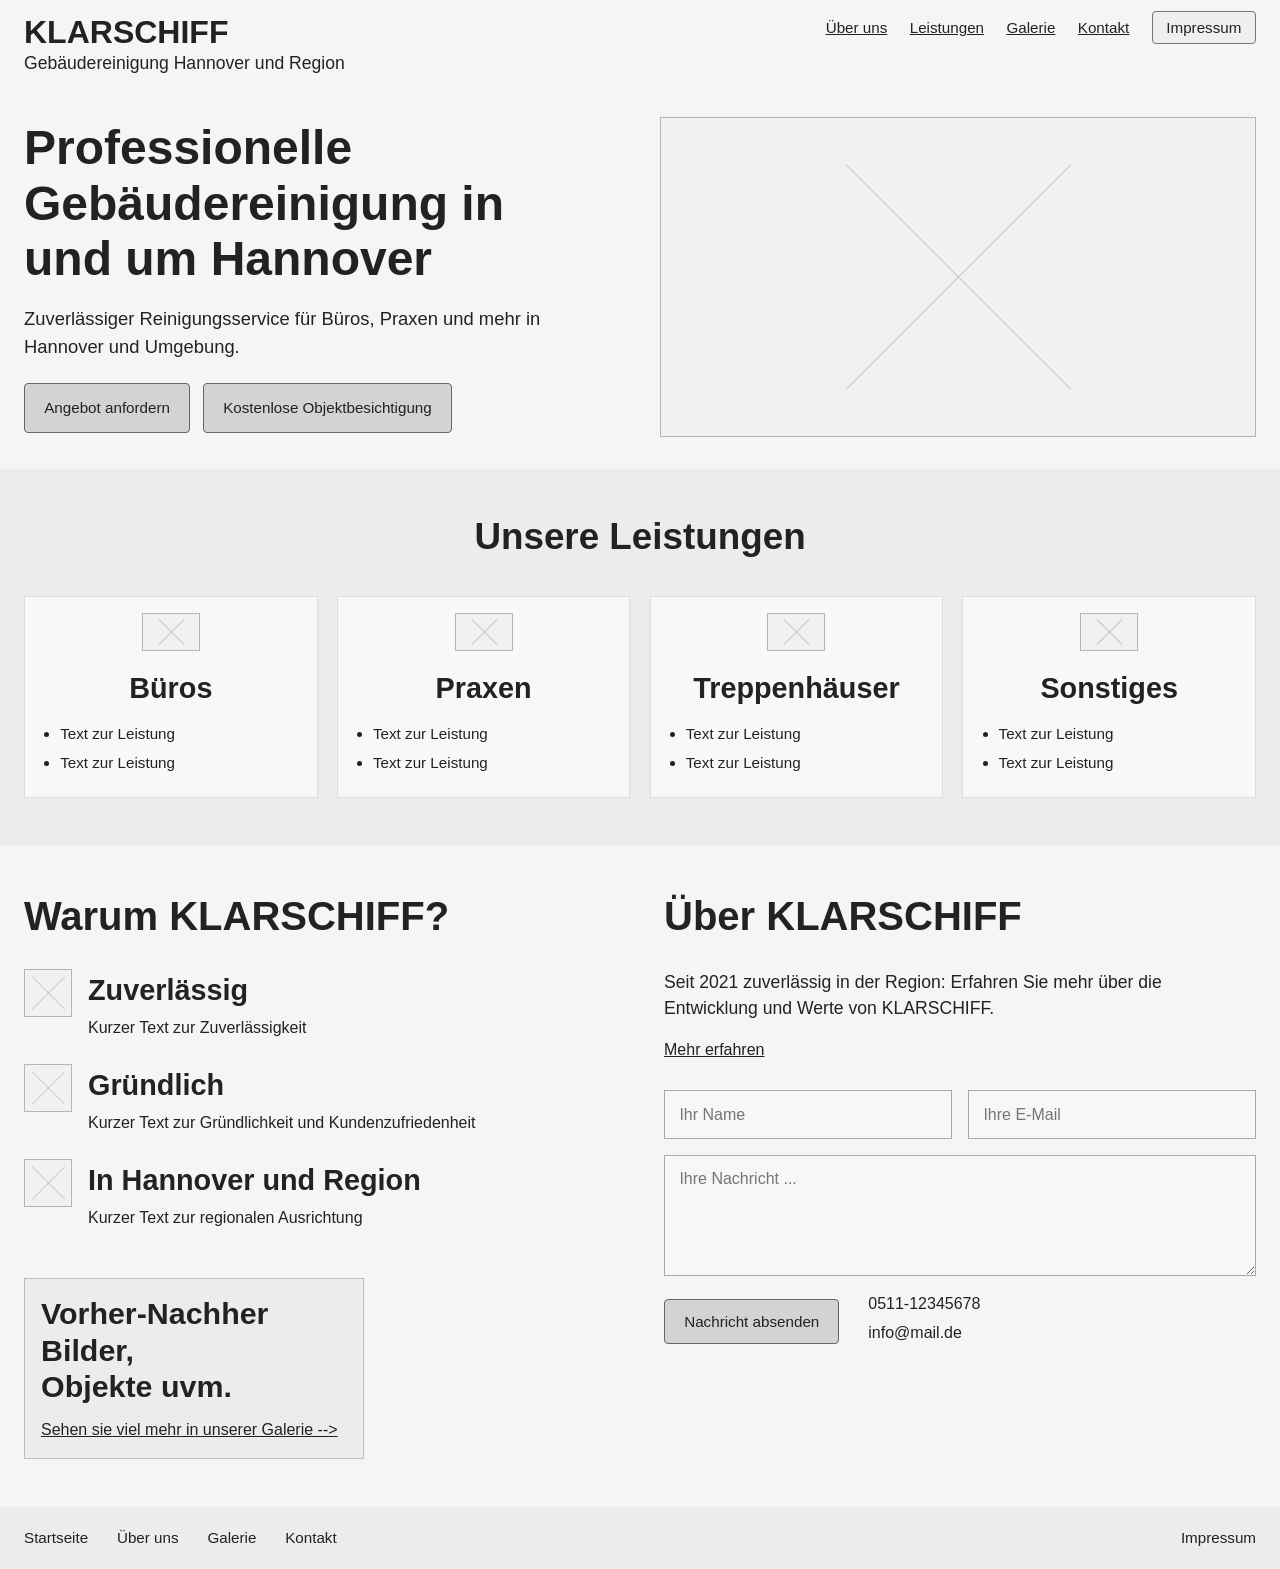
==== index.html @ 771aa9e0 "Startseite und Über-uns grundlegend umgesetzt" ====
<!DOCTYPE html>
<html lang="de">
<head>
  <meta charset="UTF-8">
  <meta name="viewport" content="width=device-width, initial-scale=1.0">
  <title>KLARSCHIFF Gebäudereinigung Hannover</title>
  <link rel="stylesheet" href="style.css">
</head>
<body>

  <!-- Header -->
  <header class="site-header">
    <div class="logo-block">
      <h1>KLARSCHIFF</h1>
      <p>Gebäudereinigung Hannover und Region</p>
    </div>

    <nav class="main-nav" aria-label="Hauptnavigation">
      <ul>
        <li><a href="#">Über uns</a></li>
        <li><a href="#">Leistungen</a></li>
        <li><a href="#">Galerie</a></li>
        <li><a href="#">Kontakt</a></li>
        <li><a href="#">Impressum</a></li>
      </ul>
    </nav>
  </header>

  <main>

    <!-- Hero-Bereich -->
    <section class="hero">
      <div class="hero-text">
        <h2>Professionelle Gebäudereinigung in und um Hannover</h2>
        <p>
          Zuverlässiger Reinigungsservice für Büros, Praxen und mehr in Hannover und Umgebung.
        </p>

        <div class="hero-buttons">
          <a href="#" class="btn">Angebot anfordern</a>
          <a href="#" class="btn">Kostenlose Objektbesichtigung</a>
        </div>
      </div>

      <div class="hero-image placeholder-box" aria-hidden="true"></div>
    </section>

    <!-- Leistungen -->
    <section class="services">
      <h2>Unsere Leistungen</h2>

      <div class="services-grid">
        <article class="service-card">
          <div class="placeholder-icon" aria-hidden="true"></div>
          <h3>Büros</h3>
          <ul>
            <li>Text zur Leistung</li>
            <li>Text zur Leistung</li>
          </ul>
        </article>

        <article class="service-card">
          <div class="placeholder-icon" aria-hidden="true"></div>
          <h3>Praxen</h3>
          <ul>
            <li>Text zur Leistung</li>
            <li>Text zur Leistung</li>
          </ul>
        </article>

        <article class="service-card">
          <div class="placeholder-icon" aria-hidden="true"></div>
          <h3>Treppenhäuser</h3>
          <ul>
            <li>Text zur Leistung</li>
            <li>Text zur Leistung</li>
          </ul>
        </article>

        <article class="service-card">
          <div class="placeholder-icon" aria-hidden="true"></div>
          <h3>Sonstiges</h3>
          <ul>
            <li>Text zur Leistung</li>
            <li>Text zur Leistung</li>
          </ul>
        </article>
      </div>
    </section>

    <!-- Unterer Inhaltsbereich -->
    <section class="content-section">
      <!-- Linke Spalte -->
      <div class="left-column">
        <section class="why-section">
          <h2>Warum KLARSCHIFF?</h2>

          <div class="why-item">
            <div class="small-placeholder" aria-hidden="true"></div>
            <div class="why-text">
              <h3>Zuverlässig</h3>
              <p>Kurzer Text zur Zuverlässigkeit</p>
            </div>
          </div>

          <div class="why-item">
            <div class="small-placeholder" aria-hidden="true"></div>
            <div class="why-text">
              <h3>Gründlich</h3>
              <p>Kurzer Text zur Gründlichkeit und Kundenzufriedenheit</p>
            </div>
          </div>

          <div class="why-item">
            <div class="small-placeholder" aria-hidden="true"></div>
            <div class="why-text">
              <h3>In Hannover und Region</h3>
              <p>Kurzer Text zur regionalen Ausrichtung</p>
            </div>
          </div>
        </section>

        <section class="gallery-teaser">
          <h3>Vorher-Nachher Bilder,<br>Objekte uvm.</h3>
          <a href="#">Sehen sie viel mehr in unserer Galerie --&gt;</a>
        </section>
      </div>

      <!-- Rechte Spalte -->
      <div class="right-column">
        <section class="about-preview">
          <h2>Über KLARSCHIFF</h2>
          <p>
            Seit 2021 zuverlässig in der Region: Erfahren Sie mehr über die Entwicklung
            und Werte von KLARSCHIFF.
          </p>
          <a href="#">Mehr erfahren</a>
        </section>

        <section class="contact-preview">
          <form action="#" method="post">
            <div class="form-row">
              <input type="text" name="name" placeholder="Ihr Name">
              <input type="email" name="email" placeholder="Ihre E-Mail">
            </div>

            <textarea name="message" rows="5" placeholder="Ihre Nachricht ..."></textarea>

            <div class="contact-bottom">
              <button type="submit" class="btn">Nachricht absenden</button>

              <div class="contact-data">
                <p>0511-12345678</p>
                <p>info@mail.de</p>
              </div>
            </div>
          </form>
        </section>
      </div>
    </section>

  </main>

  <!-- Footer -->
  <footer class="site-footer">
  <nav aria-label="Footer-Navigation" class="footer-nav">
    <ul class="footer-left">
      <li><a href="#">Startseite</a></li>
      <li><a href="#">Über uns</a></li>
      <li><a href="#">Galerie</a></li>
      <li><a href="#">Kontakt</a></li>
    </ul>

    <ul class="footer-right">
      <li><a href="#">Impressum</a></li>
    </ul>
  </nav>
</footer>

</body>
</html>
---- style.css ----
/* ===== Grundsetup ===== */
* {
  box-sizing: border-box;
  margin: 0;
  padding: 0;
}

body {
  background: #f5f5f5;
  color: #222;
  font-family: Arial, Helvetica, sans-serif;
  line-height: 1.5;
}

img {
  max-width: 100%;
  display: block;
}

a {
  color: inherit;
  text-decoration: none;
}

ul {
  padding-left: 1.2rem;
}

/* ===== Allgemeine Elemente ===== */
.btn {
  display: inline-block;
  padding: 0.8rem 1.2rem;
  border: 1px solid #666;
  background: #d3d3d3;
  color: #222;
  font-size: 0.95rem;
  border-radius: 4px;
  transition: 0.2s ease;
}

.btn:hover {
  background: #bdbdbd;
}

.placeholder-box,
.placeholder-icon,
.small-placeholder {
  border: 1px solid #b5b5b5;
  background: #f1f1f1;
  position: relative;
}

.placeholder-box::before,
.placeholder-box::after,
.placeholder-icon::before,
.placeholder-icon::after,
.small-placeholder::before,
.small-placeholder::after {
  content: "";
  position: absolute;
  background: #c7c7c7;
}

.placeholder-box::before,
.placeholder-icon::before,
.small-placeholder::before {
  width: 1px;
  height: 100%;
  left: 50%;
  top: 0;
  transform: rotate(45deg);
  transform-origin: center;
}

.placeholder-box::after,
.placeholder-icon::after,
.small-placeholder::after {
  width: 1px;
  height: 100%;
  left: 50%;
  top: 0;
  transform: rotate(-45deg);
  transform-origin: center;
}

.placeholder-icon {
  width: 58px;
  height: 38px;
  margin: 0 auto 1rem;
}

.small-placeholder {
  width: 48px;
  height: 48px;
  min-width: 48px;
}

/* ===== Header ===== */
.site-header {
  display: flex;
  justify-content: space-between;
  align-items: flex-start;
  padding: 1rem 1.5rem;
  background: #f5f5f5;
}

.logo-block h1 {
  font-size: 2rem;
  font-weight: 800;
  line-height: 1;
}

.logo-block p {
  font-size: 1.1rem;
  margin-top: 0.15rem;
}

.main-nav ul {
  display: flex;
  gap: 1.4rem;
  list-style: none;
  align-items: center;
}

.main-nav a {
  font-size: 0.95rem;
  text-decoration: underline;
}

.main-nav li:last-child a {
  border: 1px solid #777;
  padding: 0.45rem 0.85rem;
  border-radius: 4px;
  background: #efefef;
  text-decoration: none;
}

/* ===== Hero ===== */
.hero {
  display: grid;
  grid-template-columns: 1fr 1fr;
  gap: 2.5rem;
  align-items: center;
  padding: 1.5rem 1.5rem 2rem;
}

.hero-text h2 {
  font-size: 3rem;
  line-height: 1.15;
  margin-bottom: 1.2rem;
  max-width: 560px;
}

.hero-text p {
  font-size: 1.15rem;
  max-width: 520px;
  margin-bottom: 1.4rem;
}

.hero-buttons {
  display: flex;
  gap: 0.8rem;
  flex-wrap: wrap;
}

.hero-image {
  width: 100%;
  height: 320px;
}

/* ===== Leistungen ===== */
.services {
  background: #ececec;
  padding: 2.5rem 1.5rem 3rem;
}

.services h2 {
  text-align: center;
  font-size: 2.3rem;
  margin-bottom: 2rem;
}

.services-grid {
  display: grid;
  grid-template-columns: repeat(4, 1fr);
  gap: 1.2rem;
}

.service-card {
  background: #f8f8f8;
  border: 1px solid #ddd;
  padding: 1rem;
  text-align: center;
}

.service-card h3 {
  font-size: 1.8rem;
  margin-bottom: 0.8rem;
}

.service-card ul {
  text-align: left;
  margin-top: 0.5rem;
}

.service-card li {
  margin-bottom: 0.4rem;
  font-size: 0.95rem;
}

/* ===== Unterer Inhaltsbereich ===== */
.content-section {
  display: grid;
  grid-template-columns: 1fr 1fr;
  gap: 3rem;
  padding: 2.5rem 1.5rem 3rem;
}

.left-column,
.right-column {
  display: flex;
  flex-direction: column;
}

.why-section h2,
.about-preview h2 {
  font-size: 2.5rem;
  margin-bottom: 1.4rem;
}

.why-item {
  display: flex;
  align-items: flex-start;
  gap: 1rem;
  margin-bottom: 1.5rem;
}

.why-text h3 {
  font-size: 1.8rem;
  margin-bottom: 0.25rem;
}

.why-text p {
  font-size: 1rem;
}

.gallery-teaser {
  margin-top: 1.5rem;
  background: #ececec;
  border: 1px solid #bdbdbd;
  padding: 1rem;
  max-width: 340px;
}

.gallery-teaser h3 {
  font-size: 1.9rem;
  line-height: 1.2;
  margin-bottom: 0.8rem;
}

.gallery-teaser a {
  text-decoration: underline;
  font-size: 1rem;
}

.about-preview {
  margin-bottom: 1.8rem;
}

.about-preview p {
  font-size: 1.1rem;
  max-width: 520px;
  margin-bottom: 1rem;
}

.about-preview a {
  text-decoration: underline;
  font-size: 1rem;
}

/* ===== Kontaktbereich rechts ===== */
.contact-preview form {
  display: flex;
  flex-direction: column;
  gap: 1rem;
}

.form-row {
  display: grid;
  grid-template-columns: 1fr 1fr;
  gap: 1rem;
}

input,
textarea {
  width: 100%;
  border: 1px solid #aaa;
  background: #f7f7f7;
  padding: 0.9rem;
  font-size: 1rem;
  font-family: inherit;
}

textarea {
  min-height: 120px;
  resize: vertical;
}

.contact-bottom {
  display: flex;
  align-items: center;
  gap: 1.8rem;
  flex-wrap: wrap;
}

.contact-data p {
  font-size: 1rem;
  margin-bottom: 0.35rem;
}

/* ===== Footer ===== */
.site-footer {
  padding: 1.2rem 1.5rem;
  background: #ececec;
}

.footer-nav {
  display: flex;
  justify-content: space-between;
  align-items: center;
  gap: 2rem;
  flex-wrap: wrap;
}

.footer-left,
.footer-right {
  display: flex;
  gap: 1.8rem;
  list-style: none;
  padding-left: 0;
  align-items: center;
}

.site-footer a {
  font-size: 0.95rem;
}

/* ===== Gemeinsamer Inhaltscontainer ===== */
.content-container {
  max-width: 1100px;
  margin: 0 auto;
  padding: 0 1.5rem 3rem;
}

/* ===== Über-uns-Seite ===== */
.page-hero {
  padding: 2rem 0 1.5rem;
}

.page-hero-text h2 {
  font-size: 3rem;
  line-height: 1.15;
  margin-bottom: 0.8rem;
}

.page-hero-text p {
  font-size: 1.15rem;
  max-width: 700px;
}

.about-content {
  padding: 0.5rem 0 1rem;
}

.about-block {
  max-width: 980px;
}

.about-block h3 {
  font-size: 2rem;
  margin-bottom: 1rem;
}

.about-block p {
  font-size: 1.05rem;
  margin-bottom: 1.2rem;
  line-height: 1.7;
}

/* ===== Zeitleiste ===== */
.timeline-section {
  padding: 2rem 0 1rem;
}

.timeline-section h3 {
  font-size: 2rem;
  margin-bottom: 0.6rem;
}

.timeline-intro {
  margin-bottom: 1.5rem;
  max-width: 850px;
  color: #444;
}

.timeline-nav {
  display: flex;
  gap: 0.75rem;
  flex-wrap: wrap;
  margin-bottom: 1.4rem;
}

.timeline-btn {
  padding: 0.75rem 1.15rem;
  border: 1px solid #b8b8b8;
  background: #f3f3f3;
  color: #222;
  cursor: pointer;
  font-size: 0.95rem;
  border-radius: 999px;
  transition: all 0.2s ease;
}

.timeline-btn:hover {
  background: #e3e3e3;
  border-color: #999;
}

.timeline-btn.active {
  background: #222;
  color: #fff;
  border-color: #222;
}

.timeline-content {
  background: #ececec;
  border: 1px solid #d8d8d8;
  border-radius: 10px;
  padding: 1.5rem;
  min-height: 170px;
}

.timeline-panel {
  display: none;
}

.timeline-panel.active {
  display: block;
}

.timeline-panel h4 {
  font-size: 1.4rem;
  margin-bottom: 0.7rem;
}

.timeline-panel p {
  font-size: 1rem;
  line-height: 1.7;
  max-width: 850px;
}

/* ===== Responsive ===== */
@media (max-width: 1100px) {
  .services-grid {
    grid-template-columns: repeat(2, 1fr);
  }
}

@media (max-width: 900px) {
  .hero,
  .content-section {
    grid-template-columns: 1fr;
  }

  .hero-text h2,
  .page-hero-text h2 {
    font-size: 2.4rem;
  }

  .hero-image {
    height: 260px;
  }

  .main-nav ul {
    flex-wrap: wrap;
    justify-content: flex-end;
  }

  .gallery-teaser {
    max-width: 100%;
  }
}

@media (max-width: 650px) {
  .site-header {
    flex-direction: column;
    gap: 1rem;
  }

  .main-nav ul {
    justify-content: flex-start;
    gap: 1rem;
  }

  .services-grid {
    grid-template-columns: 1fr;
  }

  .form-row {
    grid-template-columns: 1fr;
  }

  .hero-text h2,
  .services h2,
  .why-section h2,
  .about-preview h2,
  .about-block h3,
  .timeline-section h3,
  .page-hero-text h2 {
    font-size: 2rem;
  }

  .footer-nav {
    flex-direction: column;
    align-items: flex-start;
  }

  .footer-left,
  .footer-right {
    gap: 1rem;
  }

  .content-container {
    padding: 0 1rem 2.5rem;
  }

  .timeline-btn {
    width: auto;
  }
}
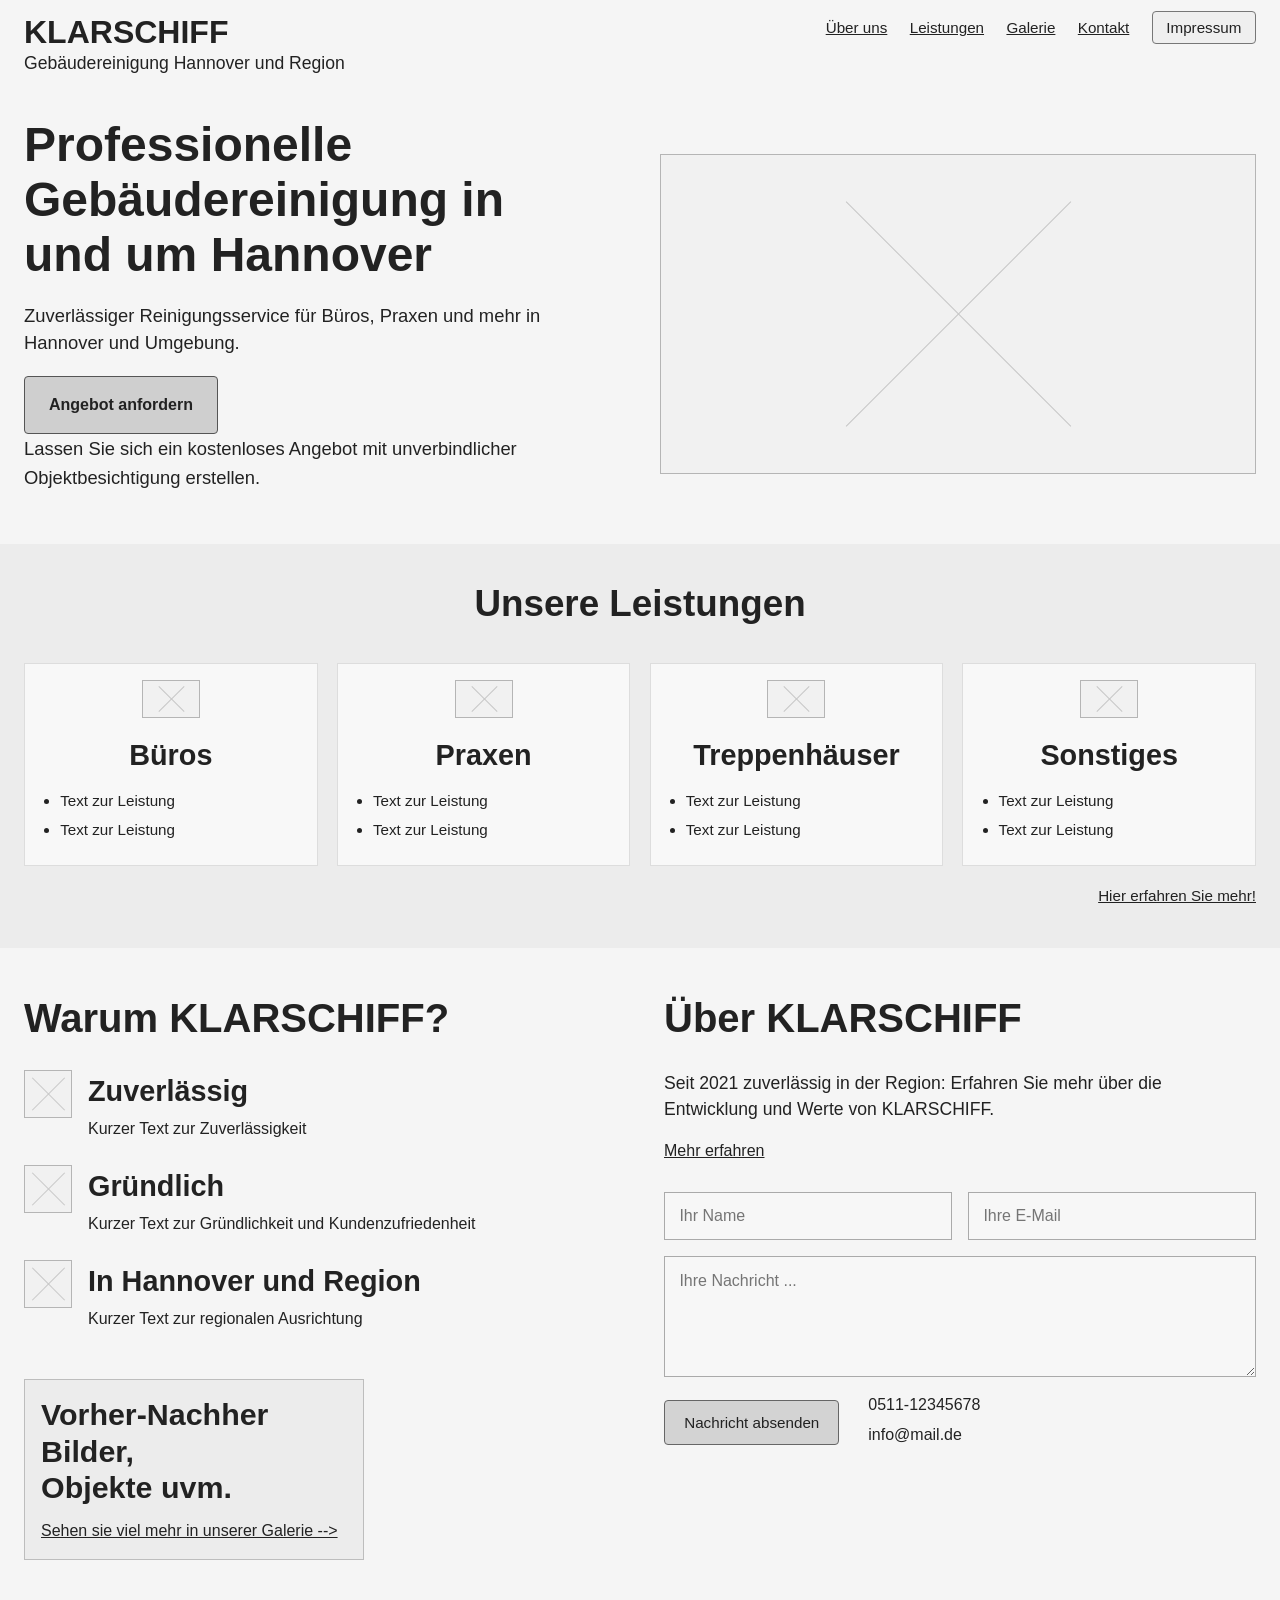
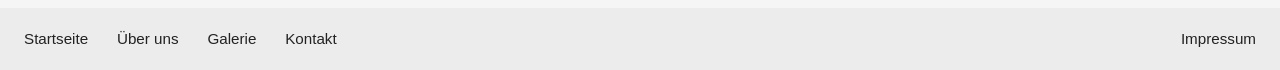
==== commit 064ec567: "Hero-Bereich verbessert" ====
--- a/index.html
+++ b/index.html
@@ -11,16 +11,16 @@
   <!-- Header -->
   <header class="site-header">
     <div class="logo-block">
-      <h1>KLARSCHIFF</h1>
+      <h1><a href="index.html">KLARSCHIFF</a></h1>
       <p>Gebäudereinigung Hannover und Region</p>
     </div>
 
     <nav class="main-nav" aria-label="Hauptnavigation">
       <ul>
-        <li><a href="#">Über uns</a></li>
-        <li><a href="#">Leistungen</a></li>
-        <li><a href="#">Galerie</a></li>
-        <li><a href="#">Kontakt</a></li>
+        <li><a href="ueber-uns.html">Über uns</a></li>
+        <li><a href="leistungen.html">Leistungen</a></li>
+        <li><a href="galerie.html">Galerie</a></li>
+        <li><a href="kontakt.html">Kontakt</a></li>
         <li><a href="#">Impressum</a></li>
       </ul>
     </nav>
@@ -30,20 +30,23 @@
 
     <!-- Hero-Bereich -->
     <section class="hero">
-      <div class="hero-text">
-        <h2>Professionelle Gebäudereinigung in und um Hannover</h2>
-        <p>
-          Zuverlässiger Reinigungsservice für Büros, Praxen und mehr in Hannover und Umgebung.
-        </p>
+  <div class="hero-text">
+    <h2>Professionelle Gebäudereinigung in und um Hannover</h2>
+    <p>
+      Zuverlässiger Reinigungsservice für Büros, Praxen und mehr in Hannover und Umgebung.
+    </p>
 
-        <div class="hero-buttons">
-          <a href="#" class="btn">Angebot anfordern</a>
-          <a href="#" class="btn">Kostenlose Objektbesichtigung</a>
-        </div>
-      </div>
+    <div class="hero-buttons">
+      <a href="kontakt.html" class="btn hero-btn">Angebot anfordern</a>
+    </div>
 
-      <div class="hero-image placeholder-box" aria-hidden="true"></div>
-    </section>
+    <p class="hero-note">
+      Lassen Sie sich ein kostenloses Angebot mit unverbindlicher Objektbesichtigung erstellen.
+    </p>
+  </div>
+
+  <div class="hero-image placeholder-box" aria-hidden="true"></div>
+</section>
 
     <!-- Leistungen -->
     <section class="services">
@@ -85,6 +88,10 @@
             <li>Text zur Leistung</li>
           </ul>
         </article>
+      </div>
+
+      <div class="services-link-wrapper">
+        <a href="leistungen.html" class="services-more-link">Hier erfahren Sie mehr!</a>
       </div>
     </section>
 
@@ -165,10 +172,10 @@
   <footer class="site-footer">
   <nav aria-label="Footer-Navigation" class="footer-nav">
     <ul class="footer-left">
-      <li><a href="#">Startseite</a></li>
-      <li><a href="#">Über uns</a></li>
-      <li><a href="#">Galerie</a></li>
-      <li><a href="#">Kontakt</a></li>
+      <li><a href="index.html">Startseite</a></li>
+      <li><a href="ueber-uns.html">Über uns</a></li>
+      <li><a href="galerie.html">Galerie</a></li>
+      <li><a href="kontakt.html">Kontakt</a></li>
     </ul>
 
     <ul class="footer-right">
--- a/style.css
+++ b/style.css
@@ -154,13 +154,22 @@
 .hero-text p {
   font-size: 1.15rem;
   max-width: 520px;
-  margin-bottom: 1.4rem;
-}
-
-.hero-buttons {
-  display: flex;
-  gap: 0.8rem;
-  flex-wrap: wrap;
+  margin-bottom: 1.2rem;
+}
+
+.hero-btn {
+  padding: 1rem 1.5rem;
+  font-size: 1rem;
+  font-weight: 600;
+  background: #cfcfcf;
+  border: 1px solid #555;
+}
+
+.hero-note {
+  max-width: 430px;
+  font-size: 0.95rem;
+  line-height: 1.6;
+  margin: 0;
 }
 
 .hero-image {
@@ -171,7 +180,24 @@
 /* ===== Leistungen ===== */
 .services {
   background: #ececec;
-  padding: 2.5rem 1.5rem 3rem;
+  padding: 2rem 1.5rem 2.5rem;
+}
+
+.services h2 {
+  text-align: center;
+  font-size: 2.3rem;
+  margin-bottom: 1.6rem;
+}
+
+.services-link-wrapper {
+  display: flex;
+  justify-content: flex-end;
+  margin-top: 1.2rem;
+}
+
+.services-more-link {
+  font-size: 0.95rem;
+  text-decoration: underline;
 }
 
 .services h2 {
@@ -537,4 +563,365 @@
   .timeline-btn {
     width: auto;
   }
+}
+
+/* ===== Galerie-Seite ===== */
+.gallery-section {
+  padding: 1rem 0 2.5rem;
+}
+
+.gallery-section h3,
+.gallery-cta h3 {
+  font-size: 2rem;
+  margin-bottom: 0.8rem;
+}
+
+.gallery-intro,
+.gallery-cta p {
+  max-width: 850px;
+  margin-bottom: 1.5rem;
+  font-size: 1.05rem;
+  line-height: 1.7;
+}
+
+.gallery-grid {
+  display: grid;
+  grid-template-columns: repeat(3, 1fr);
+  gap: 1.5rem;
+}
+
+.gallery-card {
+  background: #ececec;
+  border: 1px solid #d8d8d8;
+  border-radius: 10px;
+  overflow: hidden;
+}
+
+.gallery-card img {
+  width: 100%;
+  height: 230px;
+  object-fit: cover;
+}
+
+.gallery-card-text {
+  padding: 1rem;
+}
+
+.gallery-card-text h4 {
+  font-size: 1.3rem;
+  margin-bottom: 0.5rem;
+}
+
+.gallery-card-text p {
+  font-size: 0.98rem;
+  line-height: 1.6;
+}
+
+.gallery-cta {
+  background: #ececec;
+  border: 1px solid #d8d8d8;
+  border-radius: 10px;
+  padding: 1.5rem;
+  margin-bottom: 2rem;
+}
+
+@media (max-width: 900px) {
+  .gallery-grid {
+    grid-template-columns: 1fr 1fr;
+  }
+}
+
+@media (max-width: 650px) {
+  .gallery-grid {
+    grid-template-columns: 1fr;
+  }
+
+  .gallery-section h3,
+  .gallery-cta h3 {
+    font-size: 2rem;
+  }
+}
+
+/* ===== Lightbox ===== */
+.lightbox {
+  display: none;
+  position: fixed;
+  inset: 0;
+  background: rgba(0, 0, 0, 0.82);
+  z-index: 9999;
+  justify-content: center;
+  align-items: center;
+  padding: 2rem;
+}
+
+.lightbox.active {
+  display: flex;
+}
+
+.lightbox-content {
+  max-width: 90%;
+  max-height: 85vh;
+  border-radius: 10px;
+  box-shadow: 0 0 24px rgba(0, 0, 0, 0.35);
+  background: #fff;
+}
+
+.lightbox-close {
+  position: absolute;
+  top: 1.2rem;
+  right: 1.8rem;
+  font-size: 2.8rem;
+  color: #fff;
+  cursor: pointer;
+  line-height: 1;
+}
+
+.lightbox-nav {
+  position: absolute;
+  top: 50%;
+  transform: translateY(-50%);
+  background: rgba(0, 0, 0, 0.45);
+  border: 2px solid rgba(255, 255, 255, 0.55);
+  color: #fff;
+  font-size: 2.8rem;
+  font-weight: bold;
+  width: 68px;
+  height: 68px;
+  border-radius: 50%;
+  cursor: pointer;
+  z-index: 10001;
+  display: flex;
+  align-items: center;
+  justify-content: center;
+  transition: 0.2s ease;
+}
+
+.lightbox-nav:hover {
+  background: rgba(0, 0, 0, 0.65);
+  transform: translateY(-50%) scale(1.05);
+}
+
+.lightbox-prev {
+  left: 2rem;
+}
+
+.lightbox-next {
+  right: 2rem;
+}
+
+.lightbox-image {
+  cursor: pointer;
+  transition: transform 0.2s ease;
+}
+
+.lightbox-image:hover {
+  transform: scale(1.01);
+}
+
+/* ===== Kontakt-Seite ===== */
+.contact-page {
+  display: grid;
+  grid-template-columns: 1fr 1.3fr;
+  gap: 2rem;
+  padding: 1rem 0 2.5rem;
+}
+
+.contact-info-box,
+.contact-form-box,
+.map-section {
+  background: #ececec;
+  border: 1px solid #d8d8d8;
+  border-radius: 10px;
+  padding: 1.5rem;
+}
+
+.contact-info-box h3,
+.contact-form-box h3,
+.map-section h3 {
+  font-size: 2rem;
+  margin-bottom: 1rem;
+}
+
+.contact-info-list {
+  display: flex;
+  flex-direction: column;
+  gap: 1.2rem;
+}
+
+.contact-info-item h4 {
+  font-size: 1.15rem;
+  margin-bottom: 0.35rem;
+}
+
+.contact-info-item p {
+  line-height: 1.6;
+}
+
+.contact-form-large {
+  display: flex;
+  flex-direction: column;
+  gap: 1rem;
+}
+
+.contact-form-large textarea {
+  min-height: 240px;
+  resize: vertical;
+}
+
+.map-section {
+  margin-bottom: 2rem;
+}
+
+.map-intro {
+  margin-bottom: 1rem;
+  max-width: 800px;
+  line-height: 1.6;
+}
+
+.map-wrapper {
+  overflow: hidden;
+  border-radius: 10px;
+}
+
+@media (max-width: 900px) {
+  .contact-page {
+    grid-template-columns: 1fr;
+  }
+}
+
+@media (max-width: 650px) {
+  .contact-info-box h3,
+  .contact-form-box h3,
+  .map-section h3 {
+    font-size: 2rem;
+  }
+}
+
+/* ===== Erfolgs-Popup ===== */
+.success-popup {
+  display: none;
+  position: fixed;
+  inset: 0;
+  background: rgba(0, 0, 0, 0.45);
+  z-index: 10000;
+  justify-content: center;
+  align-items: center;
+  padding: 1.5rem;
+}
+
+.success-popup.active {
+  display: flex;
+}
+
+.success-popup-box {
+  background: #f5f5f5;
+  border: 1px solid #cfcfcf;
+  border-radius: 10px;
+  padding: 2rem;
+  max-width: 520px;
+  width: 100%;
+  text-align: center;
+  box-shadow: 0 0 24px rgba(0, 0, 0, 0.18);
+}
+
+.success-popup-box p {
+  font-size: 1.05rem;
+  line-height: 1.7;
+  margin-bottom: 1.2rem;
+}
+
+.popup-close-btn {
+  min-width: 160px;
+}
+
+/* ===== Formular-Validierung / E-Mail-Hinweis ===== */
+.input-group {
+  display: flex;
+  flex-direction: column;
+}
+
+.error-message {
+  display: none;
+  margin-top: 0.35rem;
+  font-size: 0.9rem;
+  color: #c62828;
+}
+
+input[type="email"]:invalid:focus,
+input[type="email"]:invalid:not(:placeholder-shown) {
+  border: 1px solid #c62828;
+  background: #fff5f5;
+}
+
+input[type="email"]:invalid:focus + .error-message,
+input[type="email"]:invalid:not(:placeholder-shown) + .error-message {
+  display: block;
+}
+
+/* ===== Leistungen-Seite ===== */
+.services-page-section {
+  padding: 1rem 0 2.5rem;
+}
+
+.services-page-section h3,
+.values-section h3,
+.services-cta h3 {
+  font-size: 2rem;
+  margin-bottom: 0.8rem;
+}
+
+.services-page-intro,
+.services-cta p {
+  max-width: 850px;
+  margin-bottom: 1.5rem;
+  font-size: 1.05rem;
+  line-height: 1.7;
+}
+
+.services-page-grid {
+  display: grid;
+  grid-template-columns: repeat(2, 1fr);
+  gap: 1.5rem;
+}
+
+.service-detail-card {
+  background: #ececec;
+  border: 1px solid #d8d8d8;
+  border-radius: 10px;
+  padding: 1.5rem;
+}
+
+.service-detail-card h4 {
+  font-size: 1.4rem;
+  margin-bottom: 0.75rem;
+}
+
+.service-detail-card p {
+  font-size: 1rem;
+  line-height: 1.7;
+}
+
+.values-section {
+  padding: 0 0 2.5rem;
+}
+
+.values-grid {
+  display: grid;
+  grid-template-columns: repeat(2, 1fr);
+  gap: 1.5rem;
+}
+
+.services-cta {
+  background: #ececec;
+  border: 1px solid #d8d8d8;
+  border-radius: 10px;
+  padding: 1.5rem;
+  margin-bottom: 2rem;
+}
+
+@media (max-width: 900px) {
+  .services-page-grid,
+  .values-grid {
+    grid-template-columns: 1fr;
+  }
 }
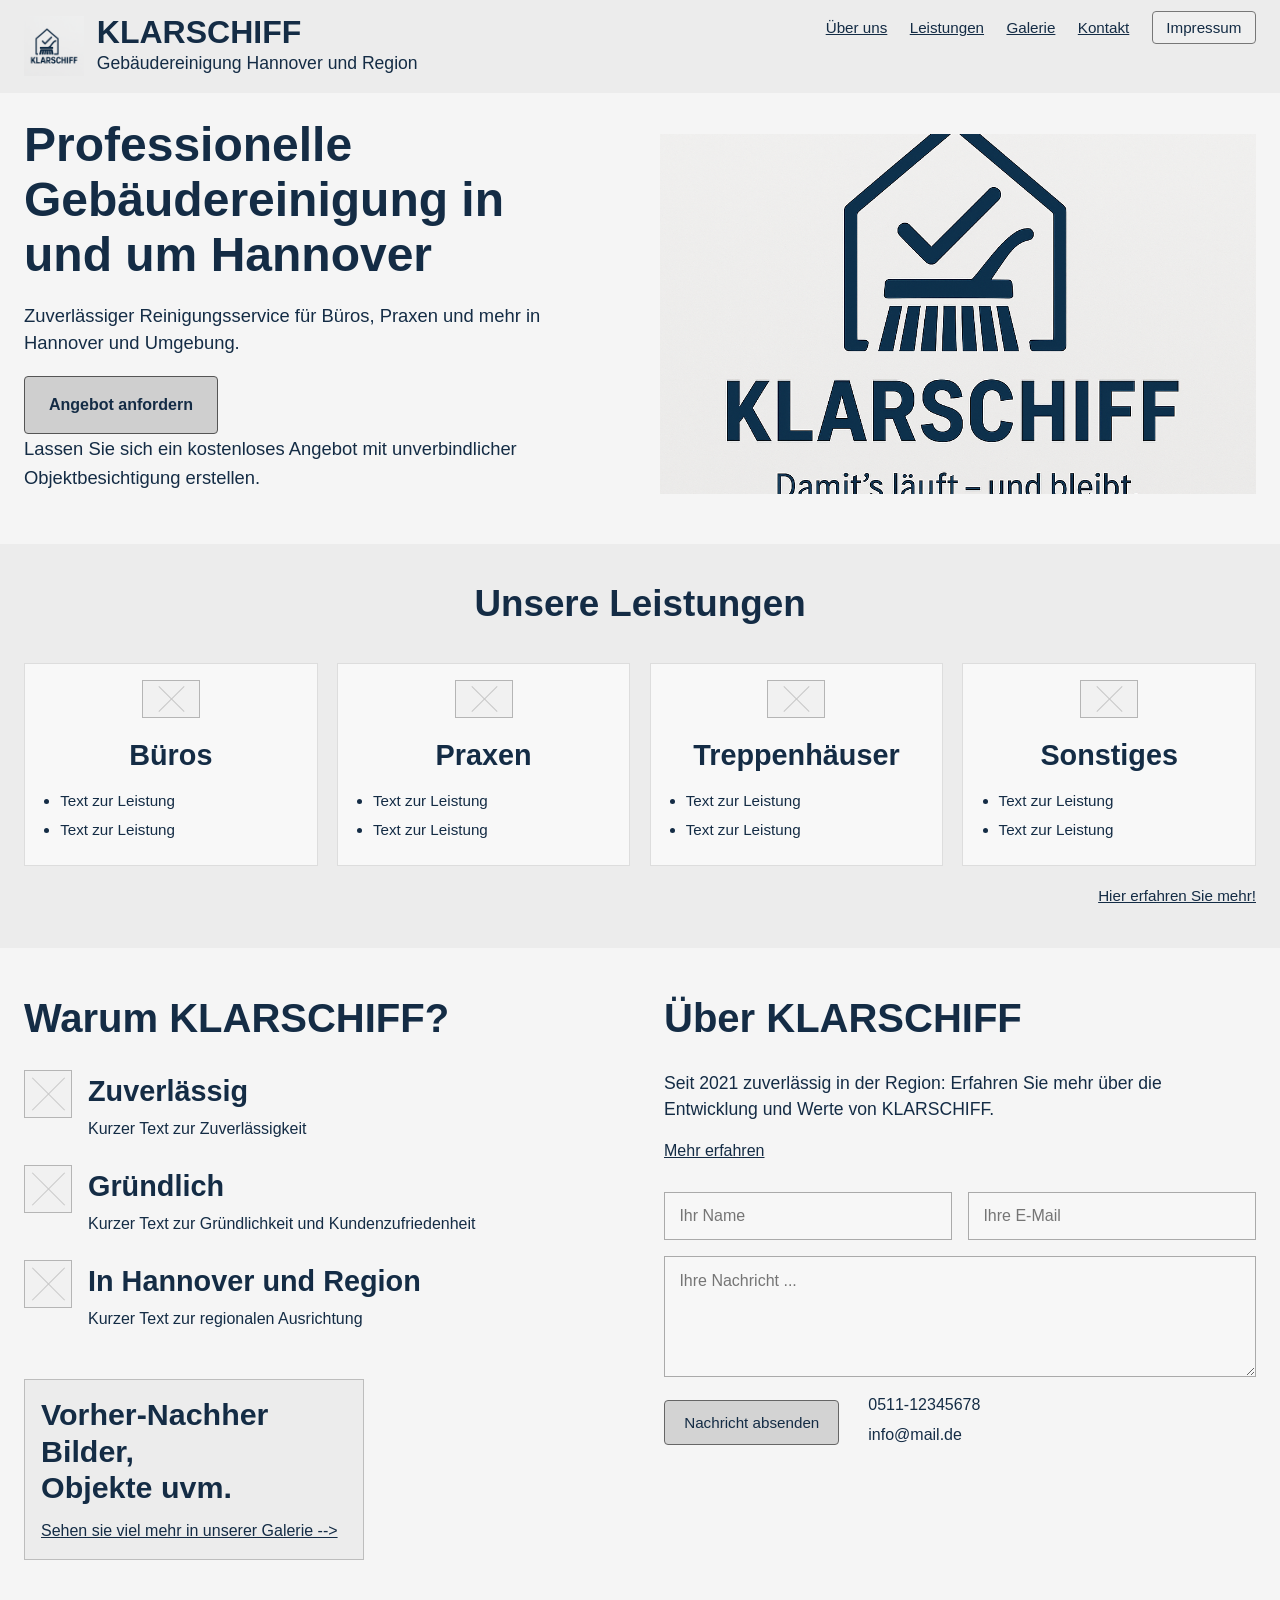
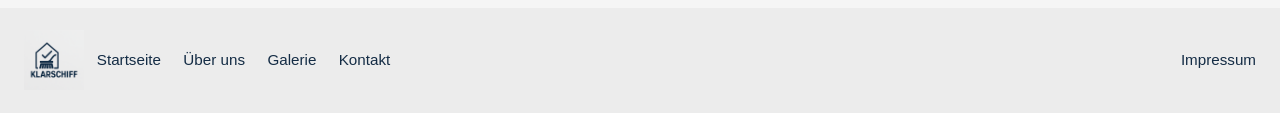
==== commit 51a93010: "header und footer Logo eingebaut, Microsite Farbdesign nach Logo angepasst" ====
--- a/index.html
+++ b/index.html
@@ -9,22 +9,27 @@
 <body>
 
   <!-- Header -->
-  <header class="site-header">
-    <div class="logo-block">
-      <h1><a href="index.html">KLARSCHIFF</a></h1>
+<header class="site-header">
+  <div class="logo-block">
+  <a href="index.html" class="logo-link">
+    <img src="Bilder/logo.png" alt="KLARSCHIFF Logo" class="site-logo">
+    <div class="logo-text">
+      <h1>KLARSCHIFF</h1>
       <p>Gebäudereinigung Hannover und Region</p>
     </div>
-
-    <nav class="main-nav" aria-label="Hauptnavigation">
-      <ul>
-        <li><a href="ueber-uns.html">Über uns</a></li>
-        <li><a href="leistungen.html">Leistungen</a></li>
-        <li><a href="galerie.html">Galerie</a></li>
-        <li><a href="kontakt.html">Kontakt</a></li>
-        <li><a href="#">Impressum</a></li>
-      </ul>
-    </nav>
-  </header>
+  </a>
+</div>
+
+  <nav class="main-nav" aria-label="Hauptnavigation">
+    <ul>
+      <li><a href="ueber-uns.html">Über uns</a></li>
+      <li><a href="leistungen.html">Leistungen</a></li>
+      <li><a href="galerie.html">Galerie</a></li>
+      <li><a href="kontakt.html">Kontakt</a></li>
+      <li><a href="#">Impressum</a></li>
+    </ul>
+  </nav>
+</header>
 
   <main>
 
@@ -45,7 +50,9 @@
     </p>
   </div>
 
-  <div class="hero-image placeholder-box" aria-hidden="true"></div>
+  <div class="hero-image">
+  <img src="Bilder/logo1.png" alt="Gebäudereinigung von KLARSCHIFF" class="hero-real-image">
+</div>
 </section>
 
     <!-- Leistungen -->
@@ -167,16 +174,21 @@
     </section>
 
   </main>
-
-  <!-- Footer -->
-  <footer class="site-footer">
+<!-- Footer -->
+<footer class="site-footer">
   <nav aria-label="Footer-Navigation" class="footer-nav">
-    <ul class="footer-left">
-      <li><a href="index.html">Startseite</a></li>
-      <li><a href="ueber-uns.html">Über uns</a></li>
-      <li><a href="galerie.html">Galerie</a></li>
-      <li><a href="kontakt.html">Kontakt</a></li>
-    </ul>
+    <div class="footer-left-group">
+      <a href="index.html" class="footer-logo-link">
+        <img src="Bilder/logo.png" alt="KLARSCHIFF Logo" class="footer-logo">
+      </a>
+
+      <ul class="footer-left">
+        <li><a href="index.html">Startseite</a></li>
+        <li><a href="ueber-uns.html">Über uns</a></li>
+        <li><a href="galerie.html">Galerie</a></li>
+        <li><a href="kontakt.html">Kontakt</a></li>
+      </ul>
+    </div>
 
     <ul class="footer-right">
       <li><a href="#">Impressum</a></li>
--- a/style.css
+++ b/style.css
@@ -7,7 +7,7 @@
 
 body {
   background: #f5f5f5;
-  color: #222;
+  color: #142c45;
   font-family: Arial, Helvetica, sans-serif;
   line-height: 1.5;
 }
@@ -32,7 +32,7 @@
   padding: 0.8rem 1.2rem;
   border: 1px solid #666;
   background: #d3d3d3;
-  color: #222;
+  color: #142c45;
   font-size: 0.95rem;
   border-radius: 4px;
   transition: 0.2s ease;
@@ -101,18 +101,35 @@
   justify-content: space-between;
   align-items: flex-start;
   padding: 1rem 1.5rem;
-  background: #f5f5f5;
-}
-
-.logo-block h1 {
+  background: #ececec;
+}
+
+.site-header .logo-link {
+  display: flex;
+  align-items: center;
+  gap: 0.8rem;
+  text-decoration: none;
+  color: inherit;
+}
+
+.site-header .site-logo {
+  height: 60px;
+  width: auto;
+  display: block;
+  max-width: none;
+}
+
+.site-header .logo-text h1 {
   font-size: 2rem;
   font-weight: 800;
   line-height: 1;
-}
-
-.logo-block p {
+  margin: 0;
+}
+
+.site-header .logo-text p {
   font-size: 1.1rem;
   margin-top: 0.15rem;
+  margin-bottom: 0;
 }
 
 .main-nav ul {
@@ -346,29 +363,48 @@
 
 /* ===== Footer ===== */
 .site-footer {
-  padding: 1.2rem 1.5rem;
+  padding: 1.4rem 1.5rem;
   background: #ececec;
 }
 
-.footer-nav {
+.site-footer .footer-nav {
   display: flex;
   justify-content: space-between;
   align-items: center;
-  gap: 2rem;
-  flex-wrap: wrap;
-}
-
-.footer-left,
-.footer-right {
-  display: flex;
-  gap: 1.8rem;
+  width: 100%;
+}
+
+.site-footer .footer-left-group {
+  display: flex;
+  align-items: center;
+  gap: 0.8rem;
+}
+
+.site-footer .footer-left,
+.site-footer .footer-right {
+  display: flex;
+  align-items: center;
+  gap: 1.4rem;
   list-style: none;
-  padding-left: 0;
-  align-items: center;
+  margin: 0;
+  padding: 0;
 }
 
 .site-footer a {
   font-size: 0.95rem;
+}
+
+.site-footer .footer-logo-link {
+  display: flex;
+  align-items: center;
+  text-decoration: none;
+  flex-shrink: 0;
+}
+
+.site-footer .footer-logo {
+  height: 60px;
+  width: auto;
+  display: block;
 }
 
 /* ===== Gemeinsamer Inhaltscontainer ===== */
@@ -924,4 +960,19 @@
   .values-grid {
     grid-template-columns: 1fr;
   }
-}+}
+.hero-image {
+  width: 100%;
+  height: 360px;
+  background: f5f5f5;
+  display: flex;
+  align-items: center;
+  justify-content: center;
+}
+
+.hero-real-image {
+  width: 100%;
+  height: 100%;
+  object-fit: cover;
+  display: block;
+}
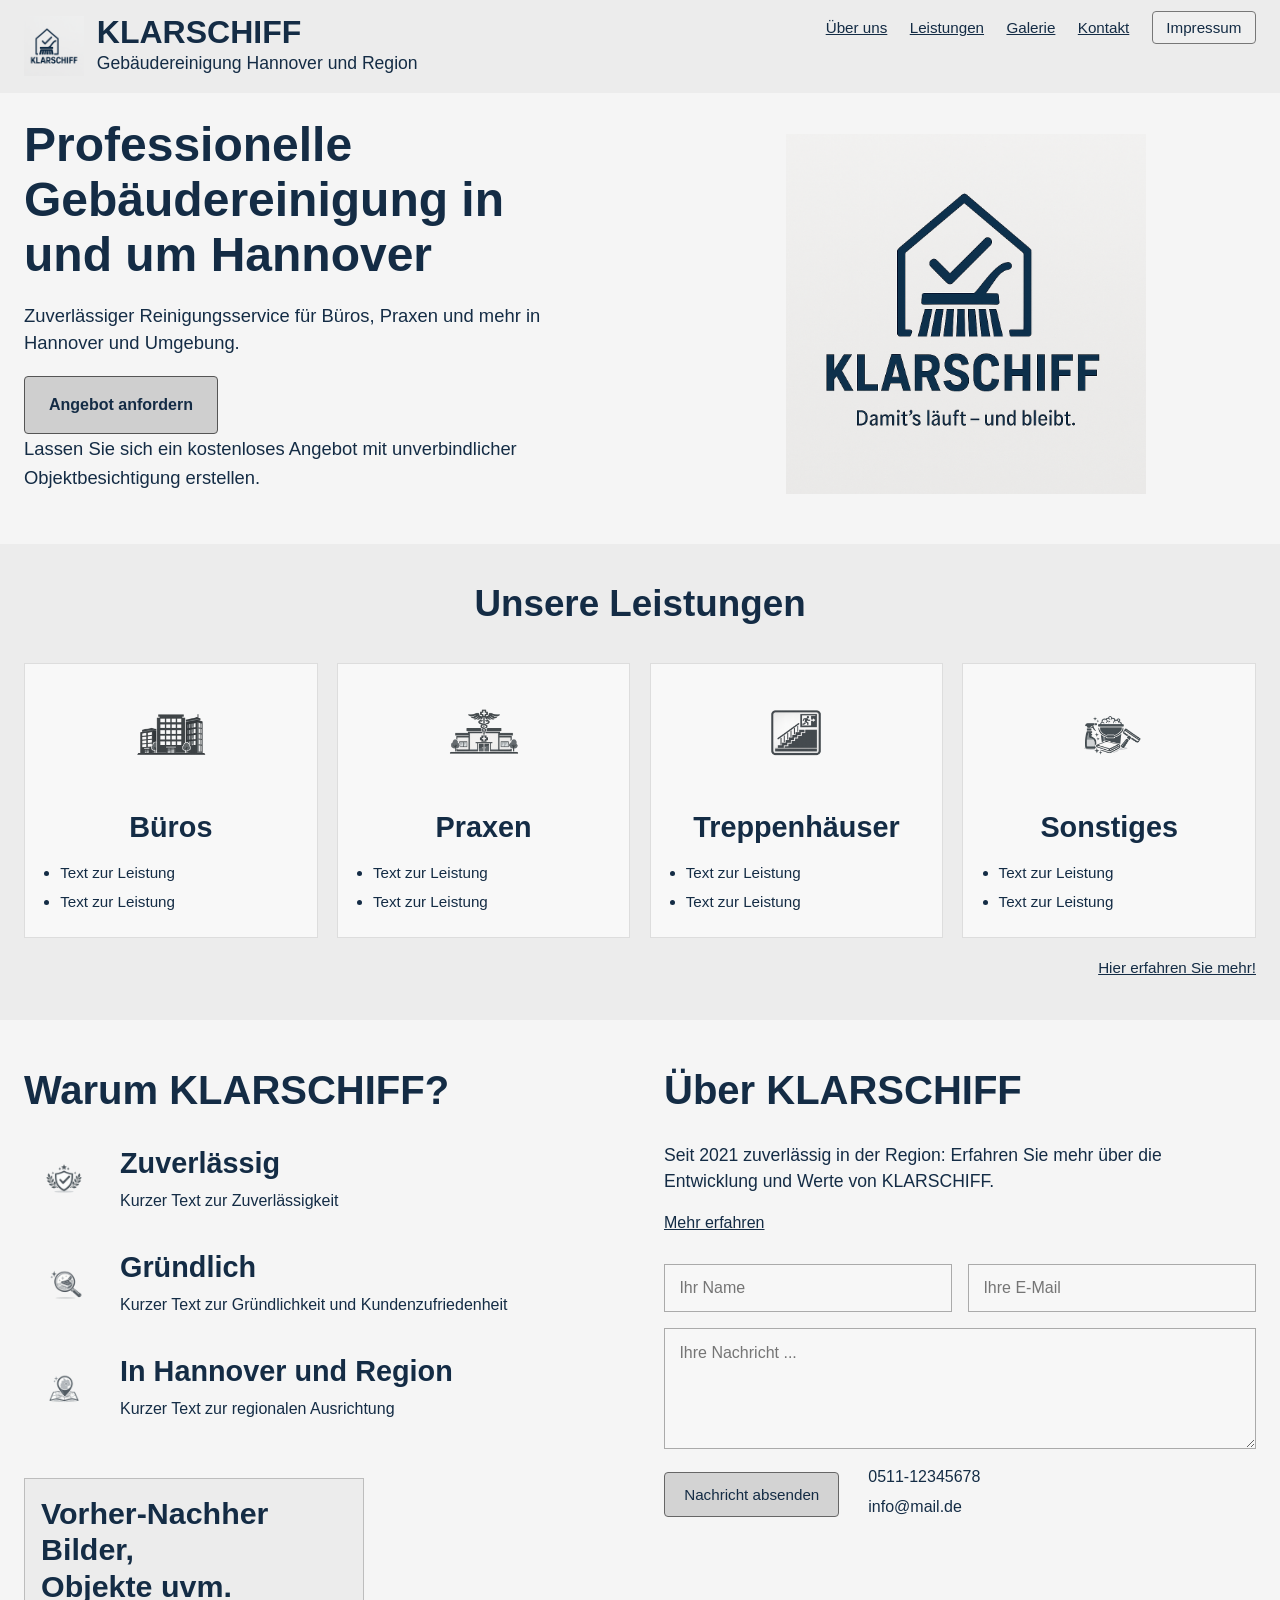
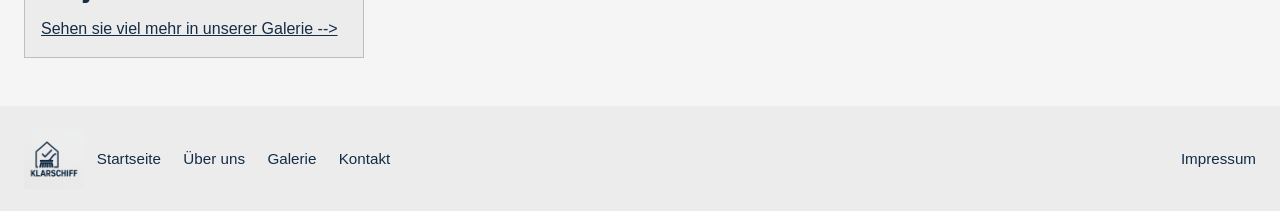
==== commit a1d57eed: "Icons, Layout und Hero-Bild angepasst" ====
--- a/index.html
+++ b/index.html
@@ -61,7 +61,7 @@
 
       <div class="services-grid">
         <article class="service-card">
-          <div class="placeholder-icon" aria-hidden="true"></div>
+          <img src="Bilder/icons/bueros-icon.png" alt="Icon für Büros" class="service-icon">
           <h3>Büros</h3>
           <ul>
             <li>Text zur Leistung</li>
@@ -70,7 +70,7 @@
         </article>
 
         <article class="service-card">
-          <div class="placeholder-icon" aria-hidden="true"></div>
+          <img src="Bilder/icons/praxen-icon.png" alt="Icon für Praxen" class="service-icon">
           <h3>Praxen</h3>
           <ul>
             <li>Text zur Leistung</li>
@@ -79,7 +79,7 @@
         </article>
 
         <article class="service-card">
-          <div class="placeholder-icon" aria-hidden="true"></div>
+          <img src="Bilder/icons/treppenhaeuser-icon.png" alt="Icon für Treppenhäuser" class="service-icon">
           <h3>Treppenhäuser</h3>
           <ul>
             <li>Text zur Leistung</li>
@@ -88,7 +88,7 @@
         </article>
 
         <article class="service-card">
-          <div class="placeholder-icon" aria-hidden="true"></div>
+          <img src="Bilder/icons/sonstiges-icon.png" alt="Icon für Sonstiges" class="service-icon">
           <h3>Sonstiges</h3>
           <ul>
             <li>Text zur Leistung</li>
@@ -110,7 +110,7 @@
           <h2>Warum KLARSCHIFF?</h2>
 
           <div class="why-item">
-            <div class="small-placeholder" aria-hidden="true"></div>
+            <img src="Bilder/icons/zuverlaessig-icon.png" alt="Icon für Zuverlässigkeit" class="why-icon">
             <div class="why-text">
               <h3>Zuverlässig</h3>
               <p>Kurzer Text zur Zuverlässigkeit</p>
@@ -118,7 +118,7 @@
           </div>
 
           <div class="why-item">
-            <div class="small-placeholder" aria-hidden="true"></div>
+            <img src="Bilder/icons/gruendlich-icon.png" alt="Icon für Gründlichkeit" class="why-icon">
             <div class="why-text">
               <h3>Gründlich</h3>
               <p>Kurzer Text zur Gründlichkeit und Kundenzufriedenheit</p>
@@ -126,7 +126,7 @@
           </div>
 
           <div class="why-item">
-            <div class="small-placeholder" aria-hidden="true"></div>
+            <img src="Bilder/icons/region-icon.png" alt="Icon für Hannover und Region" class="why-icon">
             <div class="why-text">
               <h3>In Hannover und Region</h3>
               <p>Kurzer Text zur regionalen Ausrichtung</p>
--- a/style.css
+++ b/style.css
@@ -191,7 +191,14 @@
 
 .hero-image {
   width: 100%;
+  max-width: 650px;
   height: 320px;
+  margin-left: auto;
+  display: flex;
+  align-items: center;
+  justify-content: center;
+  background: #f1f1f1;
+  overflow: hidden;
 }
 
 /* ===== Leistungen ===== */
@@ -539,9 +546,13 @@
     font-size: 2.4rem;
   }
 
-  .hero-image {
-    height: 260px;
-  }
+  .hero-img {
+  width: 100%;
+  height: 100%;
+  object-fit: contain;
+  object-position: center;
+  display: block;
+}
 
   .main-nav ul {
     flex-wrap: wrap;
@@ -963,16 +974,34 @@
 }
 .hero-image {
   width: 100%;
+  max-width: 580px;
   height: 360px;
-  background: f5f5f5;
+  margin-left: auto;
+  background: #f5f5f5;
   display: flex;
   align-items: center;
   justify-content: center;
+  overflow: hidden;
 }
 
 .hero-real-image {
   width: 100%;
   height: 100%;
-  object-fit: cover;
+  object-fit: contain;
+  object-position: center;
   display: block;
 }
+.service-icon {
+  width: 110px;
+  height: 110px;
+  object-fit: contain;
+  display: block;
+  margin: 0 auto 1rem;
+}
+.why-icon {
+  width: 80px;
+  height: 80px;
+  min-width: 48px;
+  object-fit: contain;
+  display: block;
+}
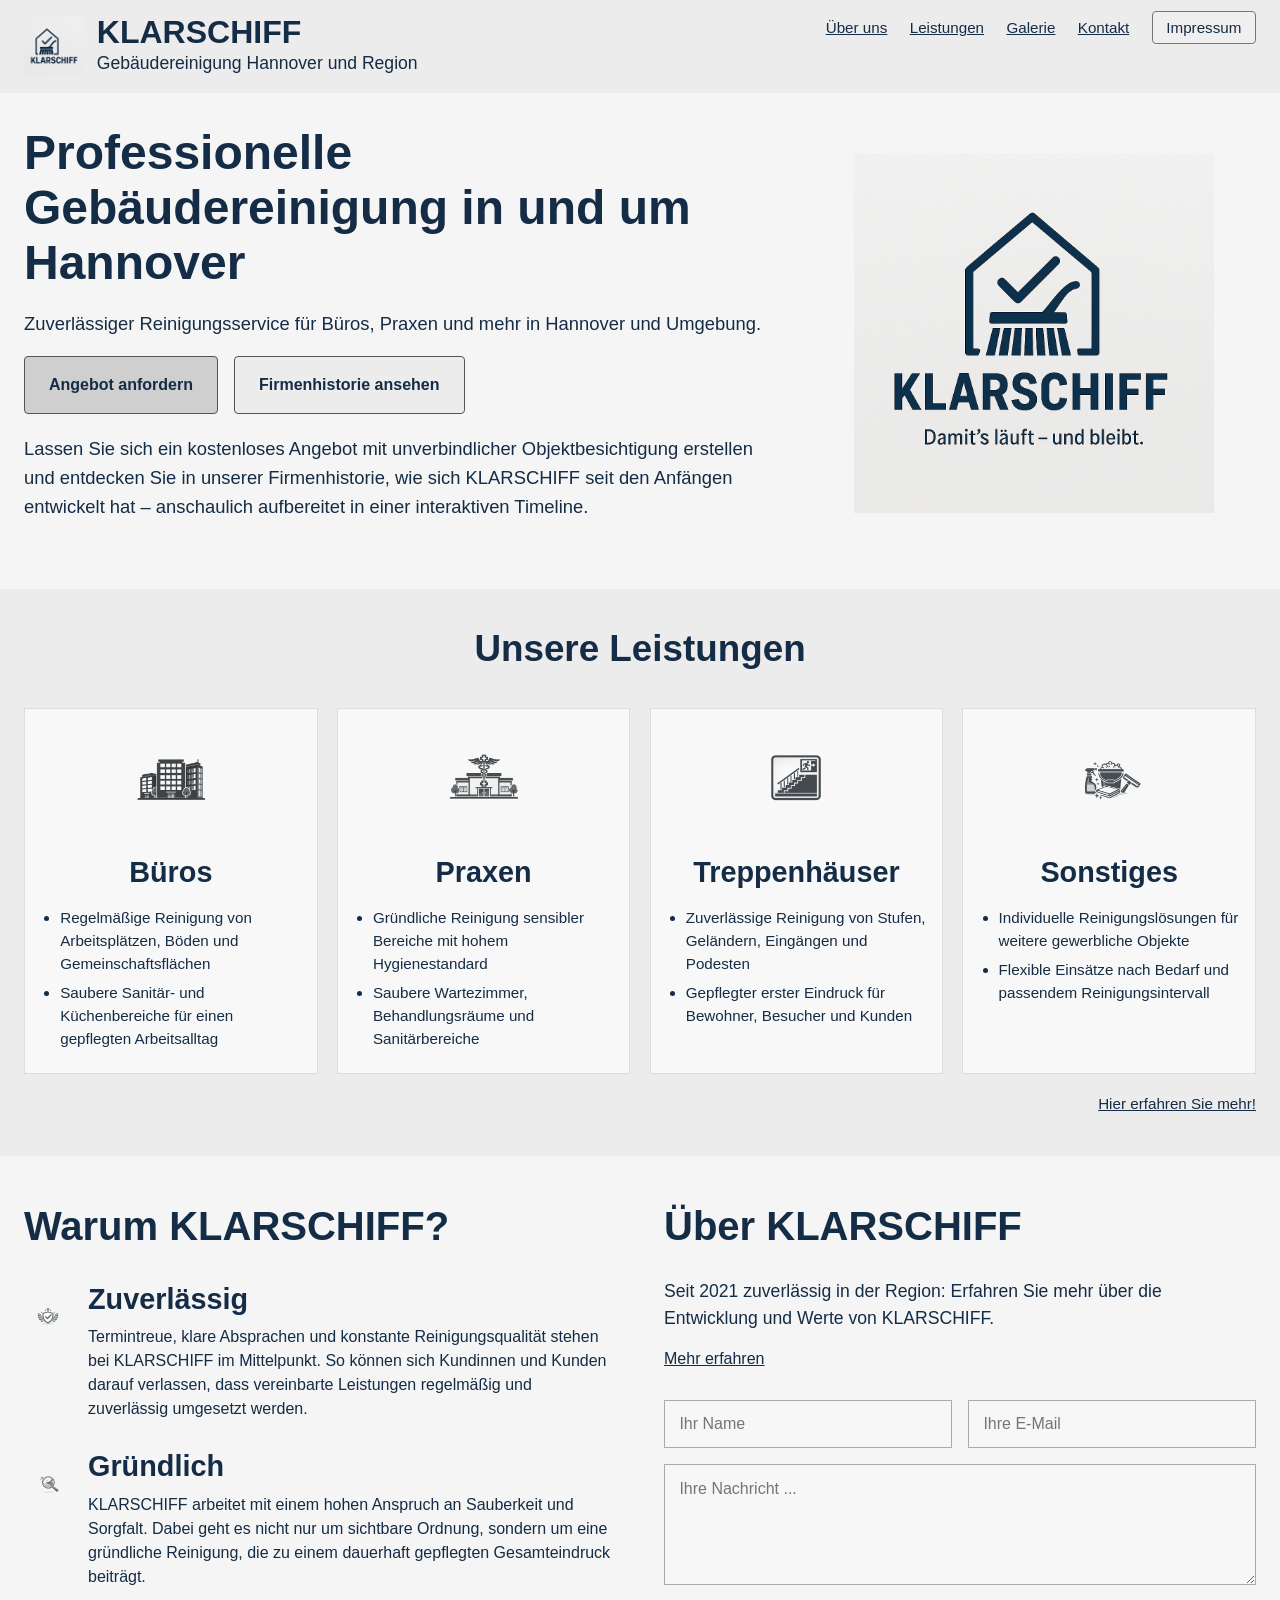
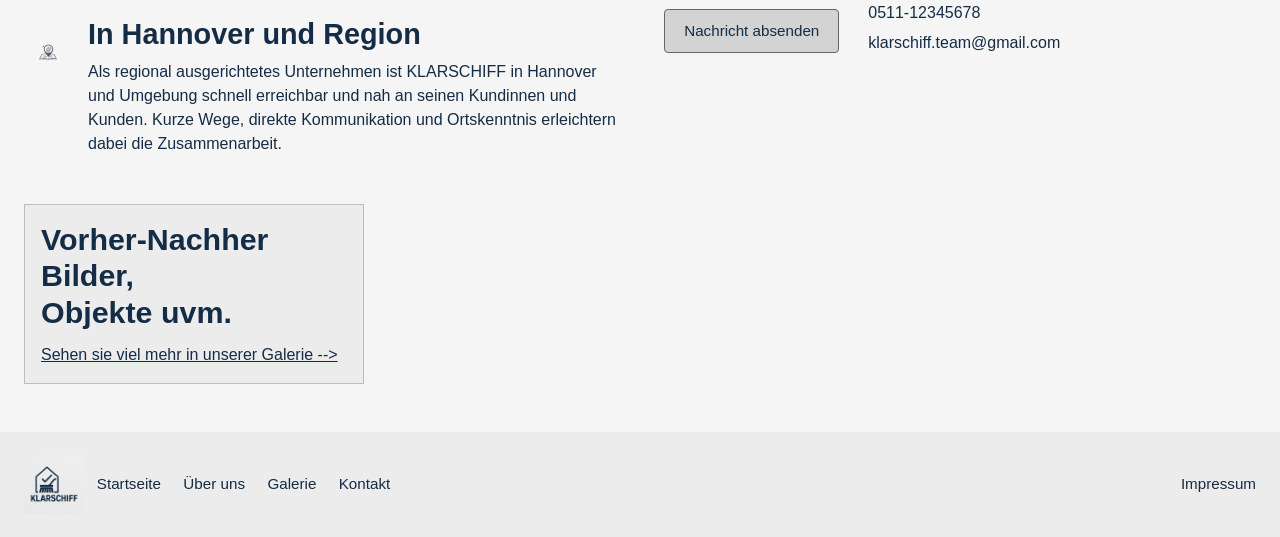
==== commit c79a2ed8: "Microsite finalisiert: Inhalte ergänzt, Layout optimiert und Galerie überarbeitet" ====
--- a/index.html
+++ b/index.html
@@ -43,10 +43,11 @@
 
     <div class="hero-buttons">
       <a href="kontakt.html" class="btn hero-btn">Angebot anfordern</a>
+      <a href="ueber-uns.html" class="btn hero-btn secondary-btn">Firmenhistorie ansehen</a>
     </div>
 
     <p class="hero-note">
-      Lassen Sie sich ein kostenloses Angebot mit unverbindlicher Objektbesichtigung erstellen.
+      Lassen Sie sich ein kostenloses Angebot mit unverbindlicher Objektbesichtigung erstellen und entdecken Sie in unserer Firmenhistorie, wie sich KLARSCHIFF seit den Anfängen entwickelt hat – anschaulich aufbereitet in einer interaktiven Timeline.
     </p>
   </div>
 
@@ -64,8 +65,8 @@
           <img src="Bilder/icons/bueros-icon.png" alt="Icon für Büros" class="service-icon">
           <h3>Büros</h3>
           <ul>
-            <li>Text zur Leistung</li>
-            <li>Text zur Leistung</li>
+            <li>Regelmäßige Reinigung von Arbeitsplätzen, Böden und Gemeinschaftsflächen</li>
+            <li>Saubere Sanitär- und Küchenbereiche für einen gepflegten Arbeitsalltag</li>
           </ul>
         </article>
 
@@ -73,8 +74,8 @@
           <img src="Bilder/icons/praxen-icon.png" alt="Icon für Praxen" class="service-icon">
           <h3>Praxen</h3>
           <ul>
-            <li>Text zur Leistung</li>
-            <li>Text zur Leistung</li>
+            <li>Gründliche Reinigung sensibler Bereiche mit hohem Hygienestandard</li>
+            <li>Saubere Wartezimmer, Behandlungsräume und Sanitärbereiche</li>
           </ul>
         </article>
 
@@ -82,8 +83,8 @@
           <img src="Bilder/icons/treppenhaeuser-icon.png" alt="Icon für Treppenhäuser" class="service-icon">
           <h3>Treppenhäuser</h3>
           <ul>
-            <li>Text zur Leistung</li>
-            <li>Text zur Leistung</li>
+            <li>Zuverlässige Reinigung von Stufen, Geländern, Eingängen und Podesten</li>
+            <li>Gepflegter erster Eindruck für Bewohner, Besucher und Kunden</li>
           </ul>
         </article>
 
@@ -91,8 +92,8 @@
           <img src="Bilder/icons/sonstiges-icon.png" alt="Icon für Sonstiges" class="service-icon">
           <h3>Sonstiges</h3>
           <ul>
-            <li>Text zur Leistung</li>
-            <li>Text zur Leistung</li>
+            <li>Individuelle Reinigungslösungen für weitere gewerbliche Objekte</li>
+            <li>Flexible Einsätze nach Bedarf und passendem Reinigungsintervall</li>
           </ul>
         </article>
       </div>
@@ -113,7 +114,7 @@
             <img src="Bilder/icons/zuverlaessig-icon.png" alt="Icon für Zuverlässigkeit" class="why-icon">
             <div class="why-text">
               <h3>Zuverlässig</h3>
-              <p>Kurzer Text zur Zuverlässigkeit</p>
+              <p>Termintreue, klare Absprachen und konstante Reinigungsqualität stehen bei KLARSCHIFF im Mittelpunkt. So können sich Kundinnen und Kunden darauf verlassen, dass vereinbarte Leistungen regelmäßig und zuverlässig umgesetzt werden.</p>
             </div>
           </div>
 
@@ -121,7 +122,7 @@
             <img src="Bilder/icons/gruendlich-icon.png" alt="Icon für Gründlichkeit" class="why-icon">
             <div class="why-text">
               <h3>Gründlich</h3>
-              <p>Kurzer Text zur Gründlichkeit und Kundenzufriedenheit</p>
+              <p>KLARSCHIFF arbeitet mit einem hohen Anspruch an Sauberkeit und Sorgfalt. Dabei geht es nicht nur um sichtbare Ordnung, sondern um eine gründliche Reinigung, die zu einem dauerhaft gepflegten Gesamteindruck beiträgt.</p>
             </div>
           </div>
 
@@ -129,7 +130,7 @@
             <img src="Bilder/icons/region-icon.png" alt="Icon für Hannover und Region" class="why-icon">
             <div class="why-text">
               <h3>In Hannover und Region</h3>
-              <p>Kurzer Text zur regionalen Ausrichtung</p>
+              <p>Als regional ausgerichtetes Unternehmen ist KLARSCHIFF in Hannover und Umgebung schnell erreichbar und nah an seinen Kundinnen und Kunden. Kurze Wege, direkte Kommunikation und Ortskenntnis erleichtern dabei die Zusammenarbeit.</p>
             </div>
           </div>
         </section>
@@ -152,20 +153,20 @@
         </section>
 
         <section class="contact-preview">
-          <form action="#" method="post">
+          <form action="#" method="post" id="contact-form">
             <div class="form-row">
-              <input type="text" name="name" placeholder="Ihr Name">
-              <input type="email" name="email" placeholder="Ihre E-Mail">
-            </div>
-
-            <textarea name="message" rows="5" placeholder="Ihre Nachricht ..."></textarea>
+              <input type="text" name="name" placeholder="Ihr Name" required>
+              <input type="email" name="email" placeholder="Ihre E-Mail" required>
+            </div>
+
+            <textarea name="message" rows="5" placeholder="Ihre Nachricht ..." required></textarea>
 
             <div class="contact-bottom">
               <button type="submit" class="btn">Nachricht absenden</button>
 
               <div class="contact-data">
                 <p>0511-12345678</p>
-                <p>info@mail.de</p>
+                <p>klarschiff.team@gmail.com</p>
               </div>
             </div>
           </form>
@@ -195,6 +196,17 @@
     </ul>
   </nav>
 </footer>
-
+<!-- Erfolgs-Popup -->
+<div class="success-popup" id="success-popup">
+  <div class="success-popup-box">
+    <p>
+      Vielen Dank, Ihre Nachricht wurde erfolgreich zugestellt!<br>
+      Wir melden uns bei Ihnen in Kürze.
+    </p>
+    <button type="button" class="btn popup-close-btn" id="popup-close-btn">Schließen</button>
+  </div>
+</div>
+
+<script src="script.js"></script>
 </body>
-</html>+</html>
--- a/style.css
+++ b/style.css
@@ -155,35 +155,53 @@
 /* ===== Hero ===== */
 .hero {
   display: grid;
-  grid-template-columns: 1fr 1fr;
-  gap: 2.5rem;
-  align-items: center;
-  padding: 1.5rem 1.5rem 2rem;
+  grid-template-columns: 1.25fr 0.75fr;
+  gap: 3rem;
+  align-items: center;
+  max-width: 1400px;
+  margin: 0 auto;
+  padding: 2rem 1.5rem 3rem 1.5rem;
+}
+
+.hero-text {
+  max-width: 820px;
 }
 
 .hero-text h2 {
   font-size: 3rem;
   line-height: 1.15;
   margin-bottom: 1.2rem;
-  max-width: 560px;
+  max-width: 1200px;
 }
 
 .hero-text p {
   font-size: 1.15rem;
-  max-width: 520px;
+  max-width: 1200px;
   margin-bottom: 1.2rem;
 }
 
+.hero-buttons {
+  display: flex;
+  gap: 1rem;
+  flex-wrap: wrap;
+  margin-bottom: 1.2rem;
+}
+
 .hero-btn {
+  display: inline-flex;
+  align-items: center;
+  justify-content: center;
+  min-width: 190px;
   padding: 1rem 1.5rem;
   font-size: 1rem;
   font-weight: 600;
   background: #cfcfcf;
   border: 1px solid #555;
+  white-space: nowrap;
 }
 
 .hero-note {
-  max-width: 430px;
+  max-width: 700px;
   font-size: 0.95rem;
   line-height: 1.6;
   margin: 0;
@@ -191,14 +209,22 @@
 
 .hero-image {
   width: 100%;
-  max-width: 650px;
-  height: 320px;
+  max-width: 580px;
+  height: 360px;
   margin-left: auto;
+  background: #f5f5f5;
   display: flex;
   align-items: center;
   justify-content: center;
-  background: #f1f1f1;
   overflow: hidden;
+}
+
+.hero-real-image {
+  width: 100%;
+  height: 100%;
+  object-fit: contain;
+  object-position: center;
+  display: block;
 }
 
 /* ===== Leistungen ===== */
@@ -416,7 +442,7 @@
 
 /* ===== Gemeinsamer Inhaltscontainer ===== */
 .content-container {
-  max-width: 1100px;
+  max-width: 1400px;
   margin: 0 auto;
   padding: 0 1.5rem 3rem;
 }
@@ -434,7 +460,7 @@
 
 .page-hero-text p {
   font-size: 1.15rem;
-  max-width: 700px;
+  max-width: 1000px;
 }
 
 .about-content {
@@ -529,30 +555,30 @@
 }
 
 /* ===== Responsive ===== */
-@media (max-width: 1100px) {
-  .services-grid {
-    grid-template-columns: repeat(2, 1fr);
-  }
-}
-
 @media (max-width: 900px) {
   .hero,
   .content-section {
     grid-template-columns: 1fr;
   }
 
+  .hero {
+    gap: 2rem;
+  }
+
+  .hero-text {
+    max-width: 100%;
+  }
+
+  .hero-image {
+    max-width: 100%;
+    height: 320px;
+    margin-left: 0;
+  }
+
   .hero-text h2,
   .page-hero-text h2 {
     font-size: 2.4rem;
   }
-
-  .hero-img {
-  width: 100%;
-  height: 100%;
-  object-fit: contain;
-  object-position: center;
-  display: block;
-}
 
   .main-nav ul {
     flex-wrap: wrap;
@@ -614,6 +640,7 @@
 
 /* ===== Galerie-Seite ===== */
 .gallery-section {
+  max-width: 2000px;
   padding: 1rem 0 2.5rem;
 }
 
@@ -625,7 +652,7 @@
 
 .gallery-intro,
 .gallery-cta p {
-  max-width: 850px;
+  max-width: 2000px;
   margin-bottom: 1.5rem;
   font-size: 1.05rem;
   line-height: 1.7;
@@ -972,25 +999,7 @@
     grid-template-columns: 1fr;
   }
 }
-.hero-image {
-  width: 100%;
-  max-width: 580px;
-  height: 360px;
-  margin-left: auto;
-  background: #f5f5f5;
-  display: flex;
-  align-items: center;
-  justify-content: center;
-  overflow: hidden;
-}
-
-.hero-real-image {
-  width: 100%;
-  height: 100%;
-  object-fit: contain;
-  object-position: center;
-  display: block;
-}
+
 .service-icon {
   width: 110px;
   height: 110px;
@@ -1004,4 +1013,9 @@
   min-width: 48px;
   object-fit: contain;
   display: block;
+}
+
+.secondary-btn {
+  background: #ececec;
+  margin-left: 0;
 }
